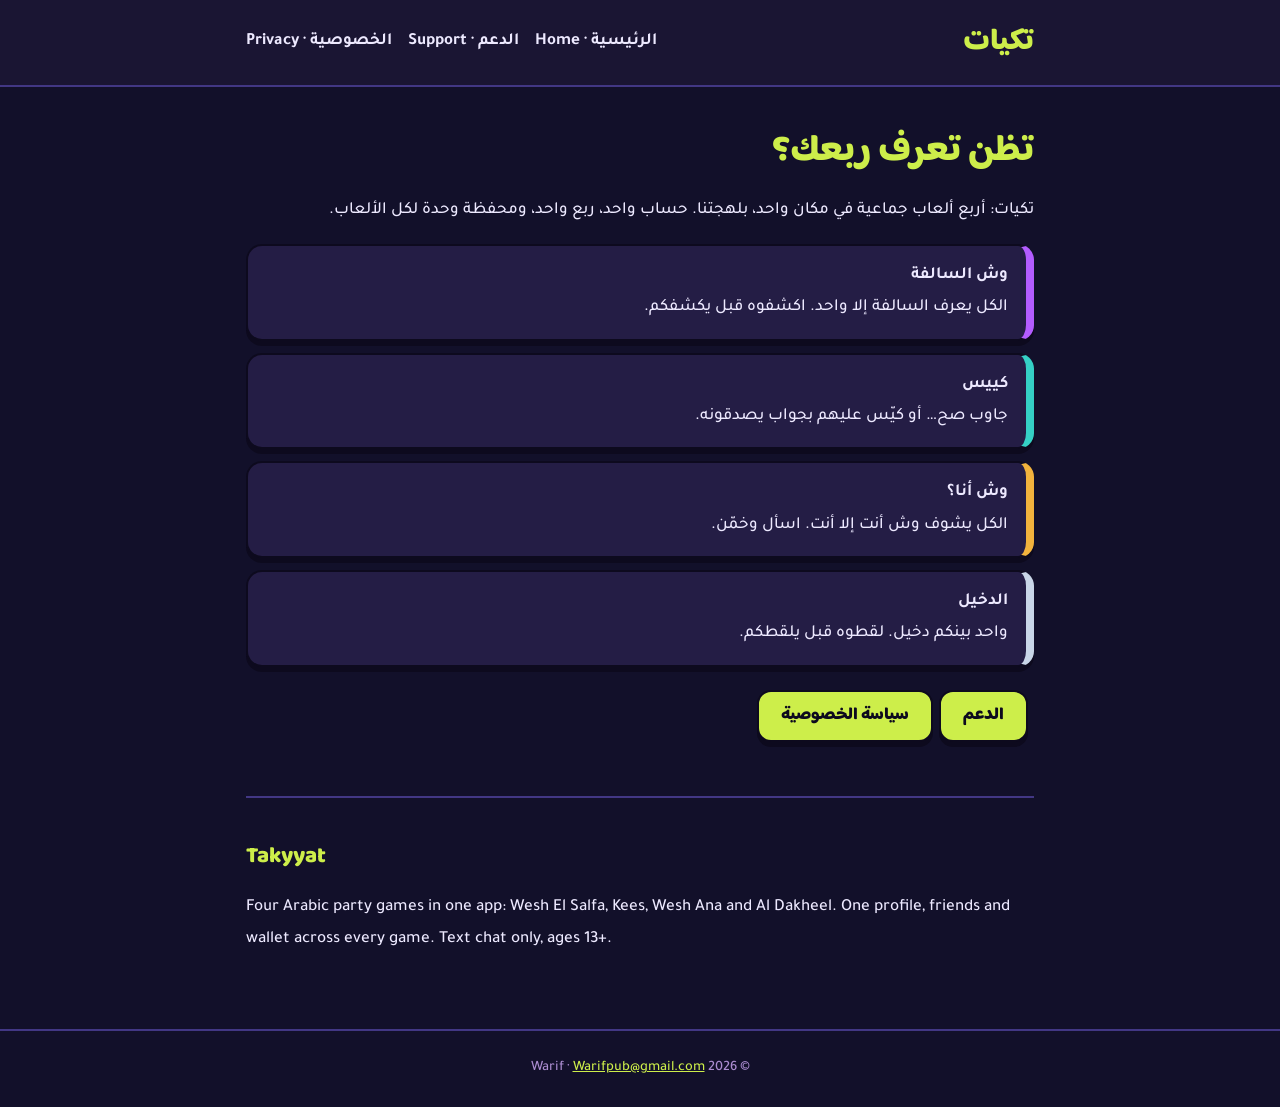
==== index.html @ 756adaa1 "Takyyat 2.0 site: home, support, privacy" ====
<!doctype html><html lang="ar" dir="rtl"><head><meta charset="utf-8"><meta name="viewport" content="width=device-width,initial-scale=1"><meta name="theme-color" content="#12102A"><link rel="stylesheet" href="style.css"><title>تكيات | ألعاب جماعية أونلاين</title><meta name="description" content="تكيات: أربع ألعاب جماعية بلهجتنا في تطبيق واحد. Takyyat: four Arabic party games in one app."></head><body><header><div class="bar"><a class="logo" href="index.html">تكيات</a><nav><a href="index.html">الرئيسية · Home</a><a href="support.html">الدعم · Support</a><a href="privacy.html">الخصوصية · Privacy</a></nav></div></header><main>
<h1>تظن تعرف ربعك؟</h1>
<p>تكيات: أربع ألعاب جماعية في مكان واحد، بلهجتنا. حساب واحد، ربع واحد، ومحفظة وحدة لكل الألعاب.</p>
<div class="card g" style="--c:var(--salfa)"><b>وش السالفة</b><br>الكل يعرف السالفة إلا واحد. اكشفوه قبل يكشفكم.</div>
<div class="card g" style="--c:var(--kees)"><b>كييس</b><br>جاوب صح… أو كيّس عليهم بجواب يصدقونه.</div>
<div class="card g" style="--c:var(--wana)"><b>وش أنا؟</b><br>الكل يشوف وش أنت إلا أنت. اسأل وخمّن.</div>
<div class="card g" style="--c:var(--dakheel)"><b>الدخيل</b><br>واحد بينكم دخيل. لقطوه قبل يلقطكم.</div>
<p><a class="btn" href="support.html">الدعم</a><a class="btn" href="privacy.html">سياسة الخصوصية</a></p>
<div class="en"><h2>Takyyat</h2><p>Four Arabic party games in one app: Wesh El Salfa, Kees, Wesh Ana and Al Dakheel. One profile, friends and wallet across every game. Text chat only, ages 13+.</p></div>
</main><footer>© 2026 Warif · <a href="mailto:Warifpub@gmail.com">Warifpub@gmail.com</a></footer></body></html>
---- style.css ----
@import url('https://fonts.googleapis.com/css2?family=Baloo+Bhaijaan+2:wght@800&family=Tajawal:wght@500;700&display=swap');
:root{--page:#12102A;--surface:#1A1533;--card:#241D45;--line:#423784;--lime:#CDEE4A;--ink:#0D0A1E;--text:#EDE9FF;--mute:#AB8CD0;
--salfa:#B35CFF;--dakheel:#C9D6E8;--kees:#35D0C5;--wana:#F2B33D}
*{box-sizing:border-box}
body{margin:0;background:var(--page);color:var(--text);font-family:Tajawal,system-ui,sans-serif;font-weight:500;line-height:1.9;font-size:17px}
a{color:var(--lime)}
header{background:var(--surface);border-bottom:2px solid var(--line)}
.bar{max-width:820px;margin:0 auto;padding:14px 16px;display:flex;justify-content:space-between;align-items:center;gap:12px;flex-wrap:wrap}
.logo{font-family:"Baloo Bhaijaan 2",Tajawal,sans-serif;font-weight:800;font-size:30px;color:var(--lime);text-decoration:none}
nav a{margin-inline-start:16px;text-decoration:none;font-weight:700;color:var(--text)}
nav a:hover{color:var(--lime)}
main{max-width:820px;margin:0 auto;padding:32px 16px 56px}
h1,h2{font-family:"Baloo Bhaijaan 2",Tajawal,sans-serif;font-weight:800;line-height:1.4}
h1{font-size:2.3rem;color:var(--lime);margin:.2em 0}
h2{font-size:1.4rem;color:var(--lime);margin-top:1.6em}
.card{background:var(--card);border:2px solid var(--ink);border-radius:16px;box-shadow:0 5px 0 var(--ink);padding:14px 18px;margin:12px 0}
.g{border-inline-start:8px solid var(--c)}
.btn{display:inline-block;background:var(--lime);color:var(--ink);font-family:"Baloo Bhaijaan 2",sans-serif;font-weight:800;border:2px solid var(--ink);border-radius:14px;box-shadow:0 5px 0 var(--ink);padding:8px 22px;text-decoration:none;margin:6px 6px 6px 0}
.en{direction:ltr;text-align:left;border-top:2px solid var(--line);margin-top:48px;padding-top:8px}
small,.mute{color:var(--mute)}
footer{border-top:2px solid var(--line);padding:24px 16px;text-align:center;color:var(--mute);font-size:.9rem}
ul{padding-inline-start:1.2em}
@media (max-width:480px){h1{font-size:1.9rem}}
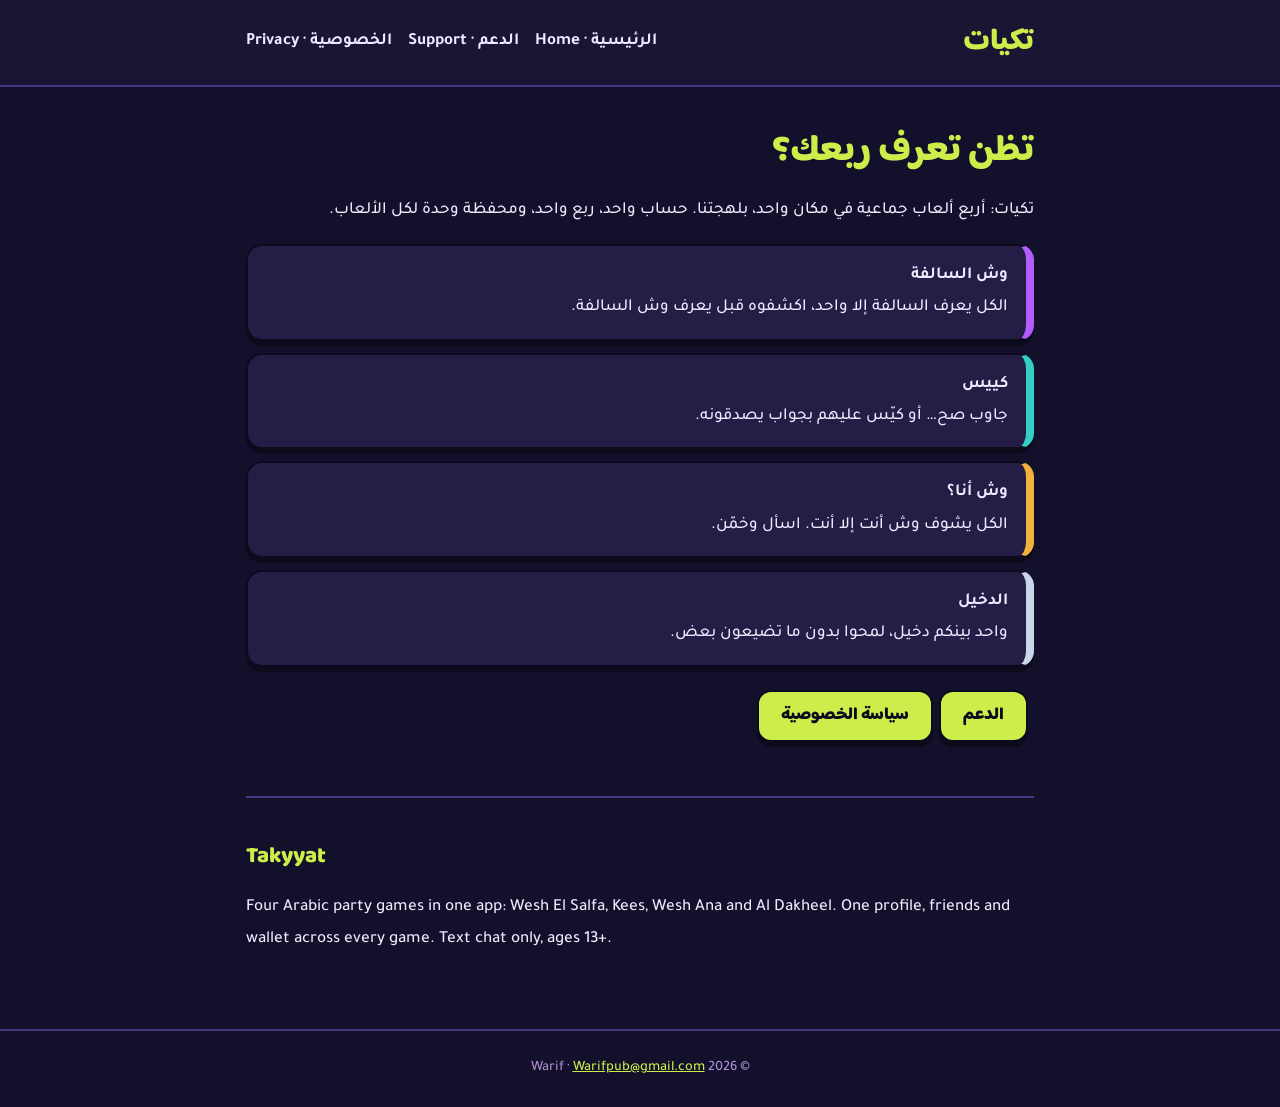
==== commit d403038e: "Home taglines; privacy policy v2.0 rewrite (provider categories, age requirement, rights, retention)" ====
--- a/index.html
+++ b/index.html
@@ -1,10 +1,10 @@
 <!doctype html><html lang="ar" dir="rtl"><head><meta charset="utf-8"><meta name="viewport" content="width=device-width,initial-scale=1"><meta name="theme-color" content="#12102A"><link rel="stylesheet" href="style.css"><title>تكيات | ألعاب جماعية أونلاين</title><meta name="description" content="تكيات: أربع ألعاب جماعية بلهجتنا في تطبيق واحد. Takyyat: four Arabic party games in one app."></head><body><header><div class="bar"><a class="logo" href="index.html">تكيات</a><nav><a href="index.html">الرئيسية · Home</a><a href="support.html">الدعم · Support</a><a href="privacy.html">الخصوصية · Privacy</a></nav></div></header><main>
 <h1>تظن تعرف ربعك؟</h1>
 <p>تكيات: أربع ألعاب جماعية في مكان واحد، بلهجتنا. حساب واحد، ربع واحد، ومحفظة وحدة لكل الألعاب.</p>
-<div class="card g" style="--c:var(--salfa)"><b>وش السالفة</b><br>الكل يعرف السالفة إلا واحد. اكشفوه قبل يكشفكم.</div>
+<div class="card g" style="--c:var(--salfa)"><b>وش السالفة</b><br>الكل يعرف السالفة إلا واحد، اكشفوه قبل يعرف وش السالفة.</div>
 <div class="card g" style="--c:var(--kees)"><b>كييس</b><br>جاوب صح… أو كيّس عليهم بجواب يصدقونه.</div>
 <div class="card g" style="--c:var(--wana)"><b>وش أنا؟</b><br>الكل يشوف وش أنت إلا أنت. اسأل وخمّن.</div>
-<div class="card g" style="--c:var(--dakheel)"><b>الدخيل</b><br>واحد بينكم دخيل. لقطوه قبل يلقطكم.</div>
+<div class="card g" style="--c:var(--dakheel)"><b>الدخيل</b><br>واحد بينكم دخيل، لمحوا بدون ما تضيعون بعض.</div>
 <p><a class="btn" href="support.html">الدعم</a><a class="btn" href="privacy.html">سياسة الخصوصية</a></p>
 <div class="en"><h2>Takyyat</h2><p>Four Arabic party games in one app: Wesh El Salfa, Kees, Wesh Ana and Al Dakheel. One profile, friends and wallet across every game. Text chat only, ages 13+.</p></div>
 </main><footer>© 2026 Warif · <a href="mailto:Warifpub@gmail.com">Warifpub@gmail.com</a></footer></body></html>
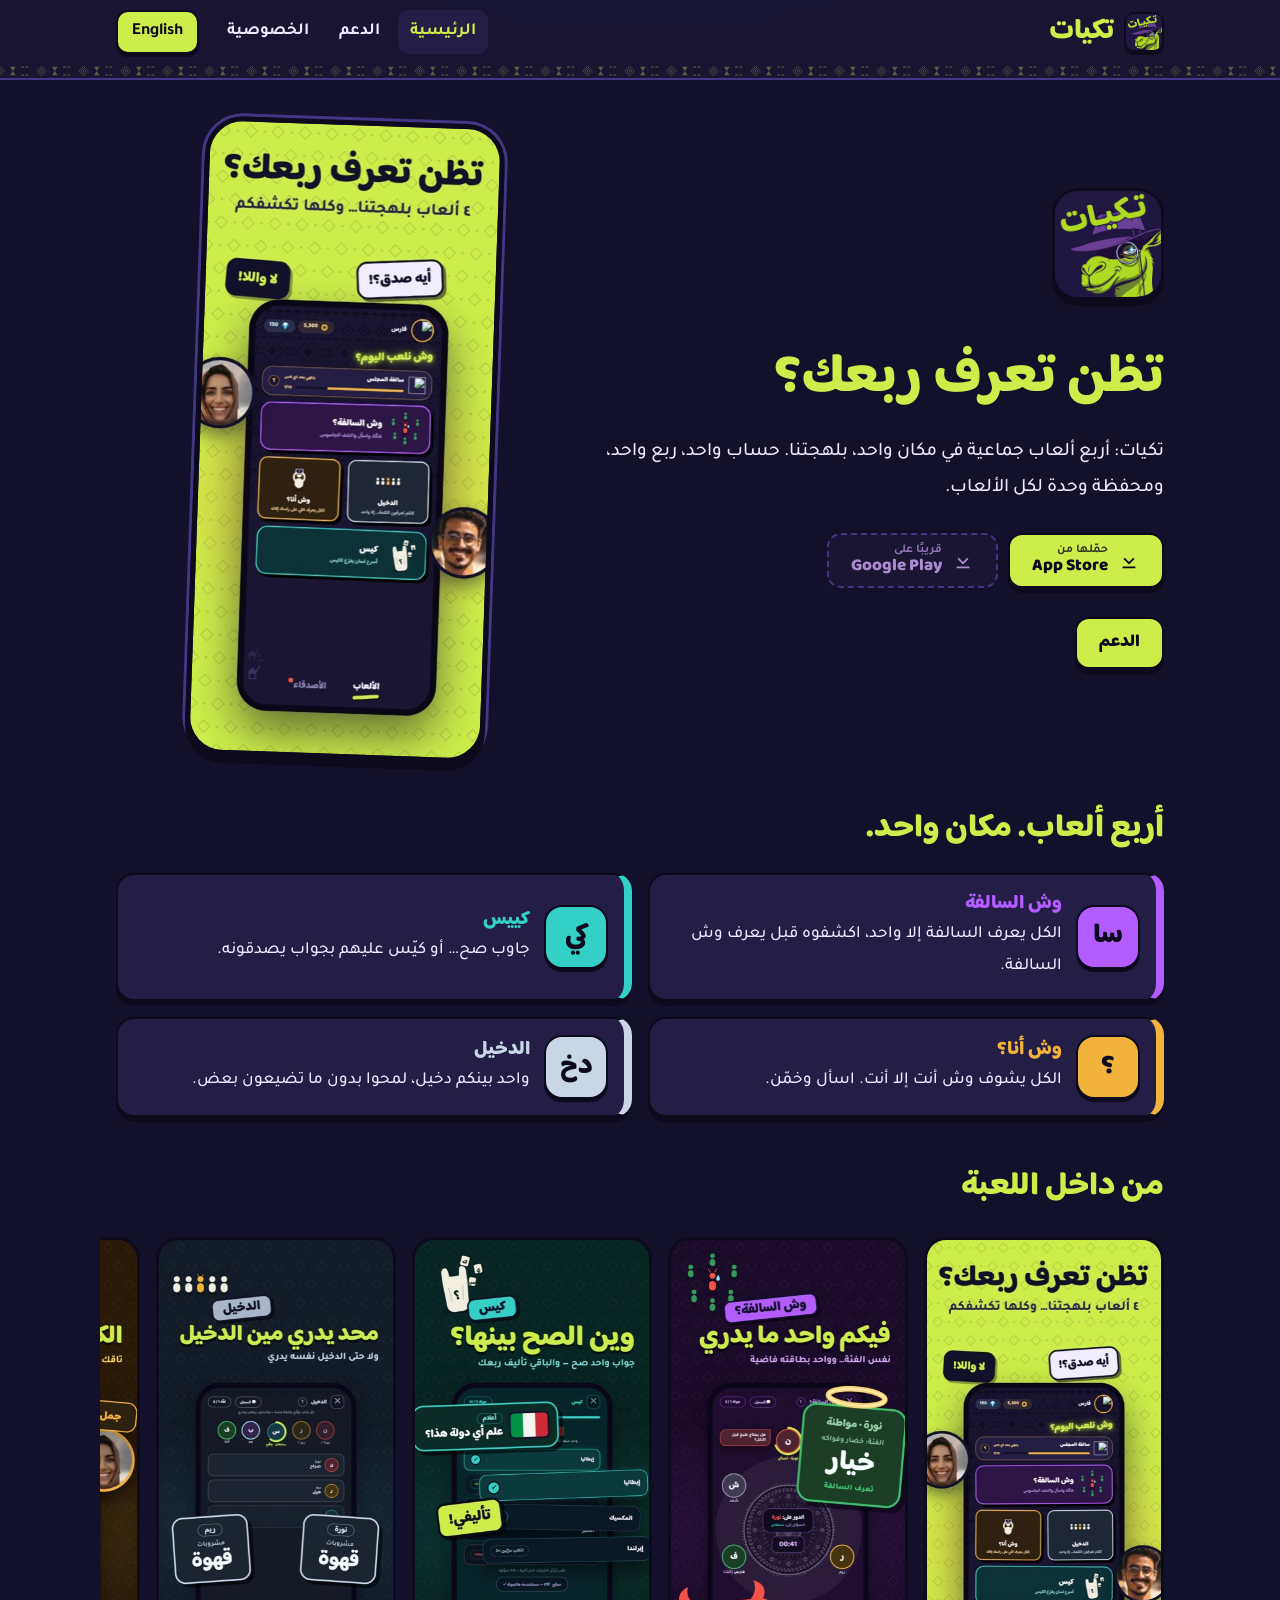
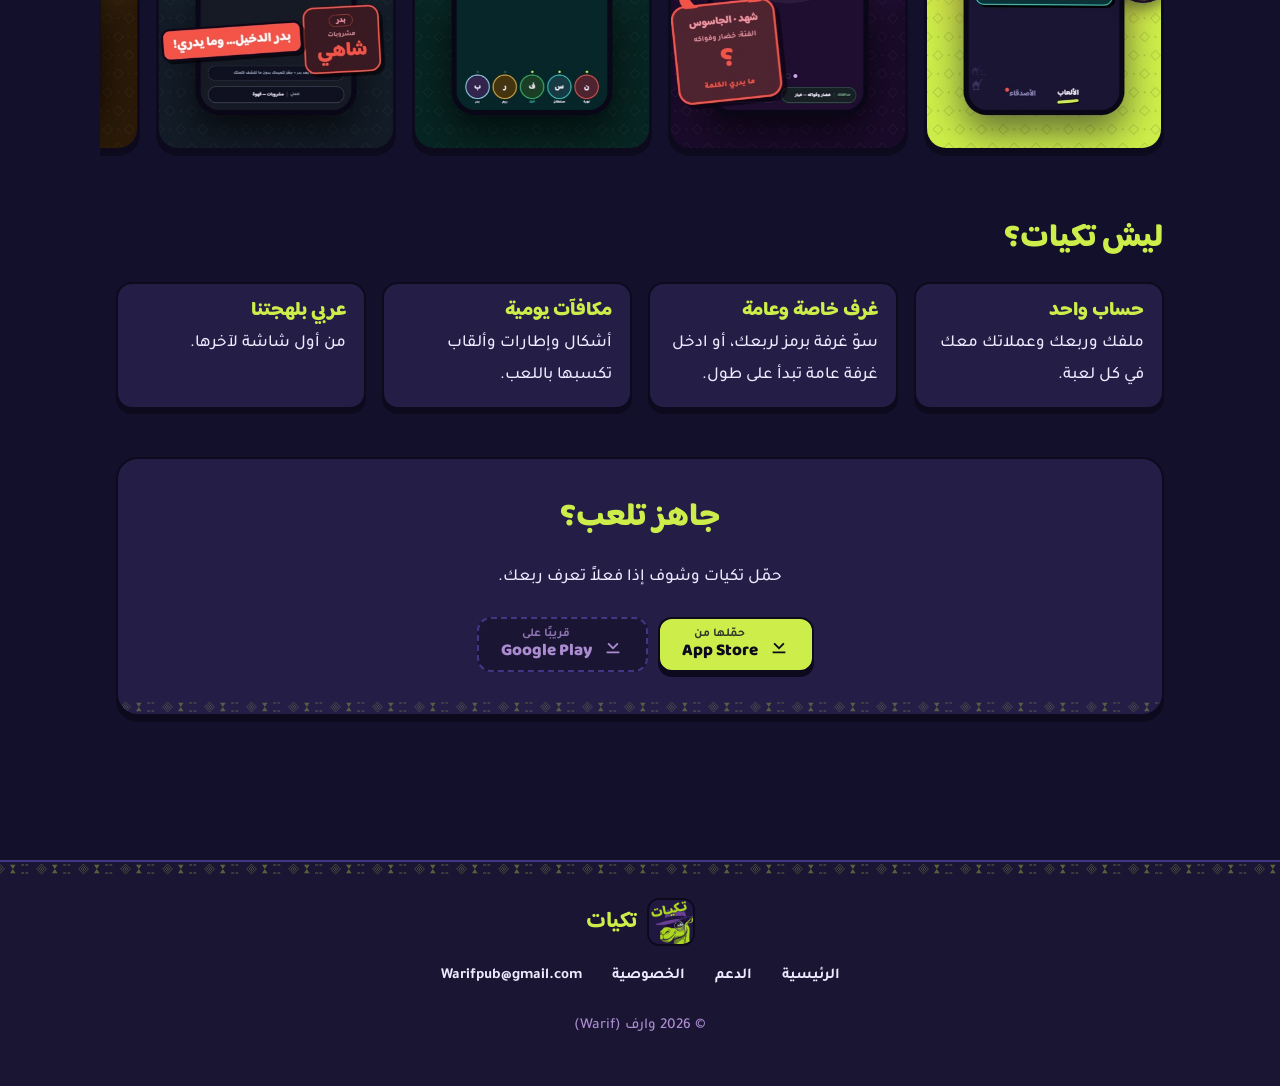
==== commit a3938c7e: "Site v2: separate Arabic/English pages with language switch, sadu bands, app icon, game cards, scree" ====
--- a/index.html
+++ b/index.html
@@ -1,10 +1,30 @@
-<!doctype html><html lang="ar" dir="rtl"><head><meta charset="utf-8"><meta name="viewport" content="width=device-width,initial-scale=1"><meta name="theme-color" content="#12102A"><link rel="stylesheet" href="style.css"><title>تكيات | ألعاب جماعية أونلاين</title><meta name="description" content="تكيات: أربع ألعاب جماعية بلهجتنا في تطبيق واحد. Takyyat: four Arabic party games in one app."></head><body><header><div class="bar"><a class="logo" href="index.html">تكيات</a><nav><a href="index.html">الرئيسية · Home</a><a href="support.html">الدعم · Support</a><a href="privacy.html">الخصوصية · Privacy</a></nav></div></header><main>
-<h1>تظن تعرف ربعك؟</h1>
-<p>تكيات: أربع ألعاب جماعية في مكان واحد، بلهجتنا. حساب واحد، ربع واحد، ومحفظة وحدة لكل الألعاب.</p>
-<div class="card g" style="--c:var(--salfa)"><b>وش السالفة</b><br>الكل يعرف السالفة إلا واحد، اكشفوه قبل يعرف وش السالفة.</div>
-<div class="card g" style="--c:var(--kees)"><b>كييس</b><br>جاوب صح… أو كيّس عليهم بجواب يصدقونه.</div>
-<div class="card g" style="--c:var(--wana)"><b>وش أنا؟</b><br>الكل يشوف وش أنت إلا أنت. اسأل وخمّن.</div>
-<div class="card g" style="--c:var(--dakheel)"><b>الدخيل</b><br>واحد بينكم دخيل، لمحوا بدون ما تضيعون بعض.</div>
-<p><a class="btn" href="support.html">الدعم</a><a class="btn" href="privacy.html">سياسة الخصوصية</a></p>
-<div class="en"><h2>Takyyat</h2><p>Four Arabic party games in one app: Wesh El Salfa, Kees, Wesh Ana and Al Dakheel. One profile, friends and wallet across every game. Text chat only, ages 13+.</p></div>
-</main><footer>© 2026 Warif · <a href="mailto:Warifpub@gmail.com">Warifpub@gmail.com</a></footer></body></html>
+<!doctype html>
+<html lang="ar" dir="rtl"><head><meta charset="utf-8">
+<meta name="viewport" content="width=device-width,initial-scale=1"><meta name="theme-color" content="#12102A">
+<title>تكيات | ألعاب جماعية أونلاين</title><meta name="description" content="تكيات: أربع ألعاب جماعية بلهجتنا في تطبيق واحد. حساب واحد وربع واحد ومحفظة وحدة لكل الألعاب.">
+<link rel="canonical" href="https://takyyat.com/">
+<link rel="alternate" hreflang="ar" href="https://takyyat.com/"><link rel="alternate" hreflang="en" href="https://takyyat.com/en/">
+<link rel="icon" type="image/png" href="/assets/favicon.png"><link rel="apple-touch-icon" href="/assets/apple-touch-icon.png">
+<meta property="og:title" content="تكيات | ألعاب جماعية أونلاين"><meta property="og:description" content="تكيات: أربع ألعاب جماعية بلهجتنا في تطبيق واحد. حساب واحد وربع واحد ومحفظة وحدة لكل الألعاب.">
+<meta property="og:image" content="https://takyyat.com/assets/icon-512.png"><meta property="og:type" content="website">
+<link rel="stylesheet" href="/style.css"></head><body>
+<a class="skip" href="#main">تخطي إلى المحتوى</a>
+<header><div class="bar">
+<a class="brand" href="/"><img src="/assets/icon-512.png" width="40" height="40" alt=""><span>تكيات</span></a>
+<nav aria-label="Main"><a href="/" aria-current=page>الرئيسية</a><a href="/support.html">الدعم</a><a href="/privacy.html">الخصوصية</a></nav>
+<a class="lang" href="/en/" hreflang="en" lang="en">English</a>
+</div><div class="sadu" aria-hidden="true"></div></header>
+<main id="main">
+<section class="hero"><div class="hero-text">
+<img class="hero-icon" src="/assets/icon-512.png" width="112" height="112" alt="تكيات">
+<h1>تظن تعرف ربعك؟</h1><p class="lead">تكيات: أربع ألعاب جماعية في مكان واحد، بلهجتنا. حساب واحد، ربع واحد، ومحفظة وحدة لكل الألعاب.</p>
+<div class="stores"><a class="store" href="https://apps.apple.com/app/id6741161527" rel="noopener"><svg viewBox="0 0 24 24" aria-hidden="true"><path d="M12 3v11.2l4.6-4.6L18 11l-6 6-6-6 1.4-1.4 4.6 4.6V3zM5 19h14v2H5z"/></svg><span><small>حمّلها من</small>App Store</span></a><span class="store soon" aria-disabled="true"><svg viewBox="0 0 24 24" aria-hidden="true"><path d="M12 3v11.2l4.6-4.6L18 11l-6 6-6-6 1.4-1.4 4.6 4.6V3zM5 19h14v2H5z"/></svg><span><small>قريبًا على</small>Google Play</span></span></div><p><a class="btn" href="/support.html">الدعم</a></p></div>
+<div class="phone"><img src="/assets/shots/s01.jpg" width="360" height="780" alt=""></div></section>
+<section><h2>أربع ألعاب. مكان واحد.</h2><div class="games"><article class="game" style="--c:#B35CFF"><div class="badge" aria-hidden="true"><span>سا</span></div><div><h3>وش السالفة</h3><p>الكل يعرف السالفة إلا واحد، اكشفوه قبل يعرف وش السالفة.</p></div></article><article class="game" style="--c:#35D0C5"><div class="badge" aria-hidden="true"><span>كي</span></div><div><h3>كييس</h3><p>جاوب صح… أو كيّس عليهم بجواب يصدقونه.</p></div></article><article class="game" style="--c:#F2B33D"><div class="badge" aria-hidden="true"><span>؟</span></div><div><h3>وش أنا؟</h3><p>الكل يشوف وش أنت إلا أنت. اسأل وخمّن.</p></div></article><article class="game" style="--c:#C9D6E8"><div class="badge" aria-hidden="true"><span>دخ</span></div><div><h3>الدخيل</h3><p>واحد بينكم دخيل، لمحوا بدون ما تضيعون بعض.</p></div></article></div></section>
+<section><h2>من داخل اللعبة</h2><div class="gallery"><img src="/assets/shots/s01.jpg" width="360" height="780" loading="lazy" alt=""><img src="/assets/shots/s03.jpg" width="360" height="780" loading="lazy" alt=""><img src="/assets/shots/s05.jpg" width="360" height="780" loading="lazy" alt=""><img src="/assets/shots/s07.jpg" width="360" height="780" loading="lazy" alt=""><img src="/assets/shots/s09.jpg" width="360" height="780" loading="lazy" alt=""><img src="/assets/shots/s11.jpg" width="360" height="780" loading="lazy" alt=""><img src="/assets/shots/s12.jpg" width="360" height="780" loading="lazy" alt=""><img src="/assets/shots/s13.jpg" width="360" height="780" loading="lazy" alt=""><img src="/assets/shots/s15.jpg" width="360" height="780" loading="lazy" alt=""><img src="/assets/shots/s16.jpg" width="360" height="780" loading="lazy" alt=""></div></section>
+<section><h2>ليش تكيات؟</h2><div class="why"><div class="card"><h3>حساب واحد</h3><p>ملفك وربعك وعملاتك معك في كل لعبة.</p></div><div class="card"><h3>غرف خاصة وعامة</h3><p>سوّ غرفة برمز لربعك، أو ادخل غرفة عامة تبدأ على طول.</p></div><div class="card"><h3>مكافآت يومية</h3><p>أشكال وإطارات وألقاب تكسبها باللعب.</p></div><div class="card"><h3>عربي بلهجتنا</h3><p>من أول شاشة لآخرها.</p></div></div></section>
+<section class="cta"><h2>جاهز تلعب؟</h2><p>حمّل تكيات وشوف إذا فعلاً تعرف ربعك.</p><div class="stores"><a class="store" href="https://apps.apple.com/app/id6741161527" rel="noopener"><svg viewBox="0 0 24 24" aria-hidden="true"><path d="M12 3v11.2l4.6-4.6L18 11l-6 6-6-6 1.4-1.4 4.6 4.6V3zM5 19h14v2H5z"/></svg><span><small>حمّلها من</small>App Store</span></a><span class="store soon" aria-disabled="true"><svg viewBox="0 0 24 24" aria-hidden="true"><path d="M12 3v11.2l4.6-4.6L18 11l-6 6-6-6 1.4-1.4 4.6 4.6V3zM5 19h14v2H5z"/></svg><span><small>قريبًا على</small>Google Play</span></span></div></section>
+</main><footer><div class="sadu" aria-hidden="true"></div><div class="fwrap">
+<div class="fbrand"><img src="/assets/icon-512.png" width="48" height="48" alt=""><b>تكيات</b></div>
+<nav><a href="/">الرئيسية</a><a href="/support.html">الدعم</a><a href="/privacy.html">الخصوصية</a><a href="mailto:Warifpub@gmail.com">Warifpub@gmail.com</a></nav>
+<p>© 2026 وارف (Warif)</p></div></footer></body></html>
--- a/style.css
+++ b/style.css
@@ -1,23 +1,78 @@
-@import url('https://fonts.googleapis.com/css2?family=Baloo+Bhaijaan+2:wght@800&family=Tajawal:wght@500;700&display=swap');
+@import url('https://fonts.googleapis.com/css2?family=Baloo+Bhaijaan+2:wght@800&family=Tajawal:wght@500;700&family=Baloo+2:wght@800&display=swap');
 :root{--page:#12102A;--surface:#1A1533;--card:#241D45;--line:#423784;--lime:#CDEE4A;--ink:#0D0A1E;--text:#EDE9FF;--mute:#AB8CD0;
---salfa:#B35CFF;--dakheel:#C9D6E8;--kees:#35D0C5;--wana:#F2B33D}
+--salfa:#B35CFF;--kees:#35D0C5;--wana:#F2B33D;--dakheel:#C9D6E8;
+--sadu:url("data:image/svg+xml,%3Csvg xmlns='http://www.w3.org/2000/svg' width='120' height='40' viewBox='0 0 120 40'%3E%3Cg fill='none' stroke='%23CDEE4A' stroke-width='2'%3E%3Cpath d='M30 6L44 20L30 34L16 20Z'/%3E%3Cpath d='M30 13L37 20L30 27L23 20Z'/%3E%3C/g%3E%3Cg fill='%23CDEE4A'%3E%3Ccircle cx='30' cy='20' r='2'/%3E%3Cpath d='M60 8H76L68 20ZM60 32H76L68 20Z'/%3E%3Crect x='92' y='7' width='8' height='3'/%3E%3Crect x='104' y='7' width='8' height='3'/%3E%3Crect x='92' y='30' width='8' height='3'/%3E%3Crect x='104' y='30' width='8' height='3'/%3E%3C/g%3E%3C/svg%3E")}
 *{box-sizing:border-box}
-body{margin:0;background:var(--page);color:var(--text);font-family:Tajawal,system-ui,sans-serif;font-weight:500;line-height:1.9;font-size:17px}
+html{scroll-behavior:smooth}
+body{margin:0;background:var(--page);color:var(--text);font-family:Tajawal,system-ui,sans-serif;font-weight:500;line-height:1.9;font-size:17px;
+background-image:radial-gradient(1200px 500px at 50% -10%,#2a1f55 0%,transparent 70%)}
+html[lang=en] body{line-height:1.7}
 a{color:var(--lime)}
-header{background:var(--surface);border-bottom:2px solid var(--line)}
-.bar{max-width:820px;margin:0 auto;padding:14px 16px;display:flex;justify-content:space-between;align-items:center;gap:12px;flex-wrap:wrap}
-.logo{font-family:"Baloo Bhaijaan 2",Tajawal,sans-serif;font-weight:800;font-size:30px;color:var(--lime);text-decoration:none}
-nav a{margin-inline-start:16px;text-decoration:none;font-weight:700;color:var(--text)}
-nav a:hover{color:var(--lime)}
-main{max-width:820px;margin:0 auto;padding:32px 16px 56px}
-h1,h2{font-family:"Baloo Bhaijaan 2",Tajawal,sans-serif;font-weight:800;line-height:1.4}
-h1{font-size:2.3rem;color:var(--lime);margin:.2em 0}
-h2{font-size:1.4rem;color:var(--lime);margin-top:1.6em}
+img{max-width:100%;height:auto}
+.skip{position:absolute;inset-inline-start:-999px;top:8px;background:var(--lime);color:var(--ink);padding:8px 14px;border-radius:10px;z-index:99}
+.skip:focus{inset-inline-start:8px}
+/* header */
+header{position:sticky;top:0;z-index:20;background:rgba(26,21,51,.92);backdrop-filter:blur(8px);border-bottom:2px solid var(--line)}
+.bar{max-width:1080px;margin:0 auto;padding:10px 16px;display:flex;align-items:center;gap:16px}
+.brand{display:flex;align-items:center;gap:10px;text-decoration:none;color:var(--lime);font-family:"Baloo Bhaijaan 2","Baloo 2",Tajawal,sans-serif;font-weight:800;font-size:28px;line-height:1}
+.brand img{border-radius:10px;border:2px solid var(--ink);box-shadow:0 3px 0 var(--ink)}
+nav{display:flex;gap:6px;margin-inline-start:auto;flex-wrap:wrap}
+nav a{color:var(--text);text-decoration:none;font-weight:700;padding:6px 12px;border-radius:10px}
+nav a:hover,nav a[aria-current]{background:var(--card);color:var(--lime)}
+.lang{background:var(--lime);color:var(--ink);font-weight:700;text-decoration:none;border:2px solid var(--ink);border-radius:12px;box-shadow:0 3px 0 var(--ink);padding:4px 14px;white-space:nowrap}
+.lang:active{transform:translateY(2px);box-shadow:0 1px 0 var(--ink)}
+.sadu{height:14px;background:var(--sadu) repeat-x center/auto 14px;opacity:.35}
+/* layout */
+main{max-width:1080px;margin:0 auto;padding:28px 16px 56px}
+section{margin:48px 0}
+h1,h2,h3{font-family:"Baloo Bhaijaan 2","Baloo 2",Tajawal,sans-serif;font-weight:800;line-height:1.35;margin:.3em 0}
+h1{font-size:clamp(2rem,6vw,3.4rem);color:var(--lime)}
+h2{font-size:clamp(1.4rem,3.6vw,2rem);color:var(--lime);margin-bottom:.7em}
+h3{font-size:1.2rem}
+.mute,small{color:var(--mute)}
+/* hero */
+.hero{display:grid;grid-template-columns:1.1fr .9fr;gap:32px;align-items:center;margin-top:12px}
+.hero-icon{border-radius:26px;border:3px solid var(--ink);box-shadow:0 6px 0 var(--ink);margin-bottom:12px}
+.lead{font-size:1.2rem;max-width:34em}
+.btn,.store{display:inline-flex;align-items:center;gap:10px;background:var(--lime);color:var(--ink);font-family:"Baloo Bhaijaan 2","Baloo 2",sans-serif;font-weight:800;border:2px solid var(--ink);border-radius:14px;box-shadow:0 5px 0 var(--ink);padding:8px 22px;text-decoration:none;margin:6px 0;margin-inline-end:10px}
+.btn:active,.store:active{transform:translateY(3px);box-shadow:0 2px 0 var(--ink)}
+.store svg{width:22px;height:22px;flex:none;fill:currentColor}
+.store.soon{background:var(--surface);color:var(--mute);border:2px dashed var(--line);box-shadow:none;cursor:default}
+.store.soon:active{transform:none}
+.store small{font-family:Tajawal,sans-serif;font-weight:700;font-size:.75rem;color:inherit;opacity:.8;display:block;line-height:1.2}
+.store span{display:block;line-height:1.2}
+.stores{margin:8px 0}
+.phone{justify-self:center;width:min(300px,78vw);border:5px solid var(--ink);border-radius:38px;box-shadow:0 8px 0 var(--ink),0 0 0 3px var(--line);overflow:hidden;background:var(--ink);transform:rotate(-2deg)}
+html[dir=rtl] .phone{transform:rotate(2deg)}
+.phone img{display:block;width:100%}
+/* games */
+.games{display:grid;grid-template-columns:repeat(2,1fr);gap:16px}
+.game{display:flex;gap:14px;align-items:center;background:var(--card);border:2px solid var(--ink);border-radius:18px;box-shadow:0 5px 0 var(--ink);padding:16px;border-inline-start:8px solid var(--c)}
+.game h3{color:var(--c);margin:0 0 2px}
+.game p{margin:0}
+.badge{flex:none;width:64px;height:64px;border-radius:18px;background:var(--c);color:var(--ink);display:grid;place-items:center;font-family:"Baloo Bhaijaan 2","Baloo 2",sans-serif;font-weight:800;font-size:1.7rem;border:2px solid var(--ink);box-shadow:0 3px 0 var(--ink)}
+/* gallery */
+.gallery{display:flex;gap:16px;overflow-x:auto;scroll-snap-type:x mandatory;padding:6px 16px 18px;margin-inline:-16px;-webkit-overflow-scrolling:touch}
+.gallery img{flex:none;width:min(240px,62vw);border-radius:22px;border:3px solid var(--ink);box-shadow:0 5px 0 var(--ink);scroll-snap-align:center;background:var(--surface)}
+.gallery::-webkit-scrollbar{height:8px}.gallery::-webkit-scrollbar-thumb{background:var(--line);border-radius:8px}
+/* cards */
+.why{display:grid;grid-template-columns:repeat(4,1fr);gap:16px}
 .card{background:var(--card);border:2px solid var(--ink);border-radius:16px;box-shadow:0 5px 0 var(--ink);padding:14px 18px;margin:12px 0}
-.g{border-inline-start:8px solid var(--c)}
-.btn{display:inline-block;background:var(--lime);color:var(--ink);font-family:"Baloo Bhaijaan 2",sans-serif;font-weight:800;border:2px solid var(--ink);border-radius:14px;box-shadow:0 5px 0 var(--ink);padding:8px 22px;text-decoration:none;margin:6px 6px 6px 0}
-.en{direction:ltr;text-align:left;border-top:2px solid var(--line);margin-top:48px;padding-top:8px}
-small,.mute{color:var(--mute)}
-footer{border-top:2px solid var(--line);padding:24px 16px;text-align:center;color:var(--mute);font-size:.9rem}
-ul{padding-inline-start:1.2em}
-@media (max-width:480px){h1{font-size:1.9rem}}
+.why .card{margin:0}.card h3{color:var(--lime);margin:0 0 4px}.card p{margin:0}
+.cta{text-align:center;background:var(--card);border:2px solid var(--ink);border-radius:22px;box-shadow:0 6px 0 var(--ink);padding:28px 16px;position:relative;overflow:hidden}
+.cta::before{content:"";position:absolute;inset:auto 0 0 0;height:14px;background:var(--sadu) repeat-x center/auto 14px;opacity:.3}
+/* legal pages */
+.legal{max-width:760px}
+.legal h2{margin-top:1.8em}
+.legal ul{padding-inline-start:1.3em}
+.legal li{margin:.3em 0}
+/* footer */
+footer{margin-top:40px;background:var(--surface);border-top:2px solid var(--line)}
+.fwrap{max-width:1080px;margin:0 auto;padding:22px 16px 30px;text-align:center;color:var(--mute);font-size:.95rem}
+.fbrand{display:flex;justify-content:center;align-items:center;gap:10px;color:var(--lime);font-family:"Baloo Bhaijaan 2","Baloo 2",sans-serif;font-size:1.4rem}
+.fbrand img{border-radius:12px;border:2px solid var(--ink)}
+footer nav{justify-content:center;margin:10px 0}
+/* responsive */
+@media (max-width:860px){.hero{grid-template-columns:1fr;text-align:center}.lead{margin-inline:auto}.hero-text{order:2}.phone{order:1;margin-bottom:8px}.why{grid-template-columns:repeat(2,1fr)}}
+@media (max-width:560px){.games,.why{grid-template-columns:1fr}.bar{flex-wrap:wrap;gap:8px}nav{order:3;width:100%;margin:0;justify-content:center}.lang{margin-inline-start:auto}.brand{font-size:24px}body{font-size:16px}.store{width:100%;justify-content:center;margin-inline-end:0}}
+@media (prefers-reduced-motion:reduce){html{scroll-behavior:auto}}
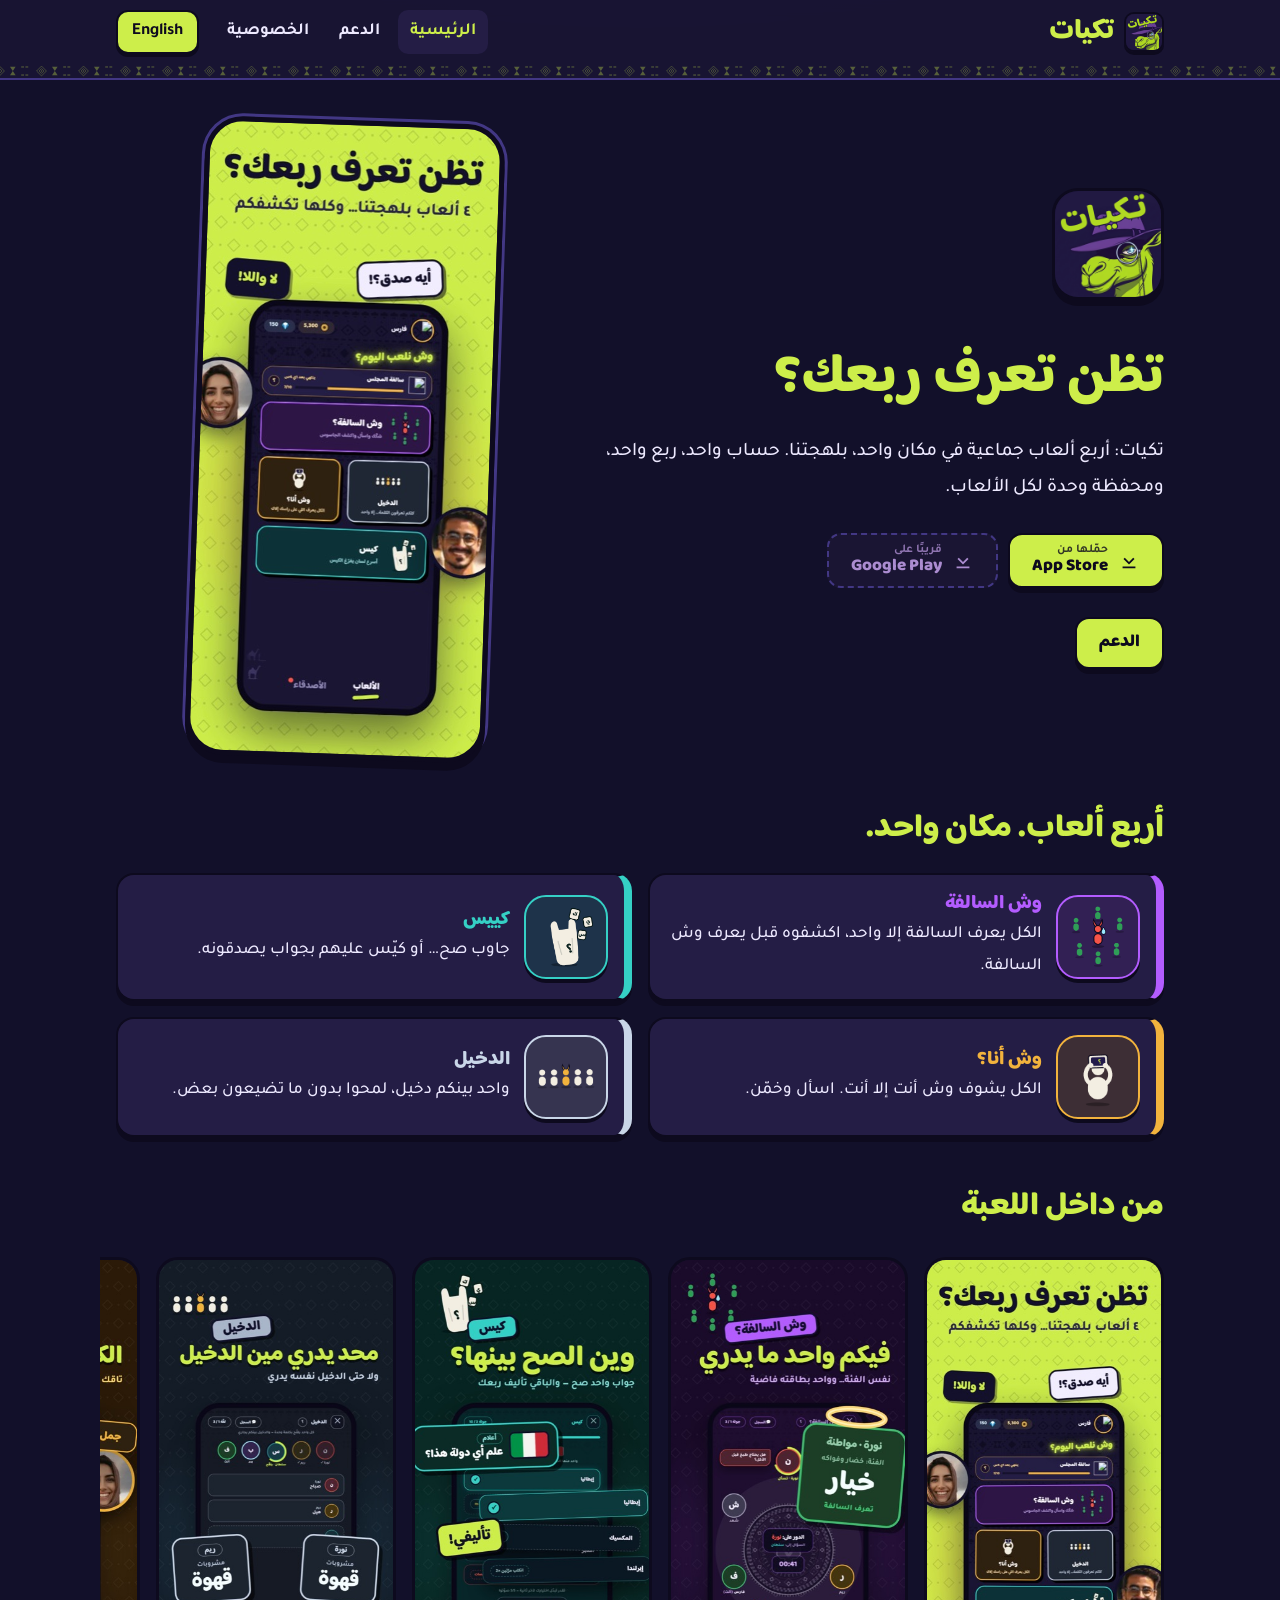
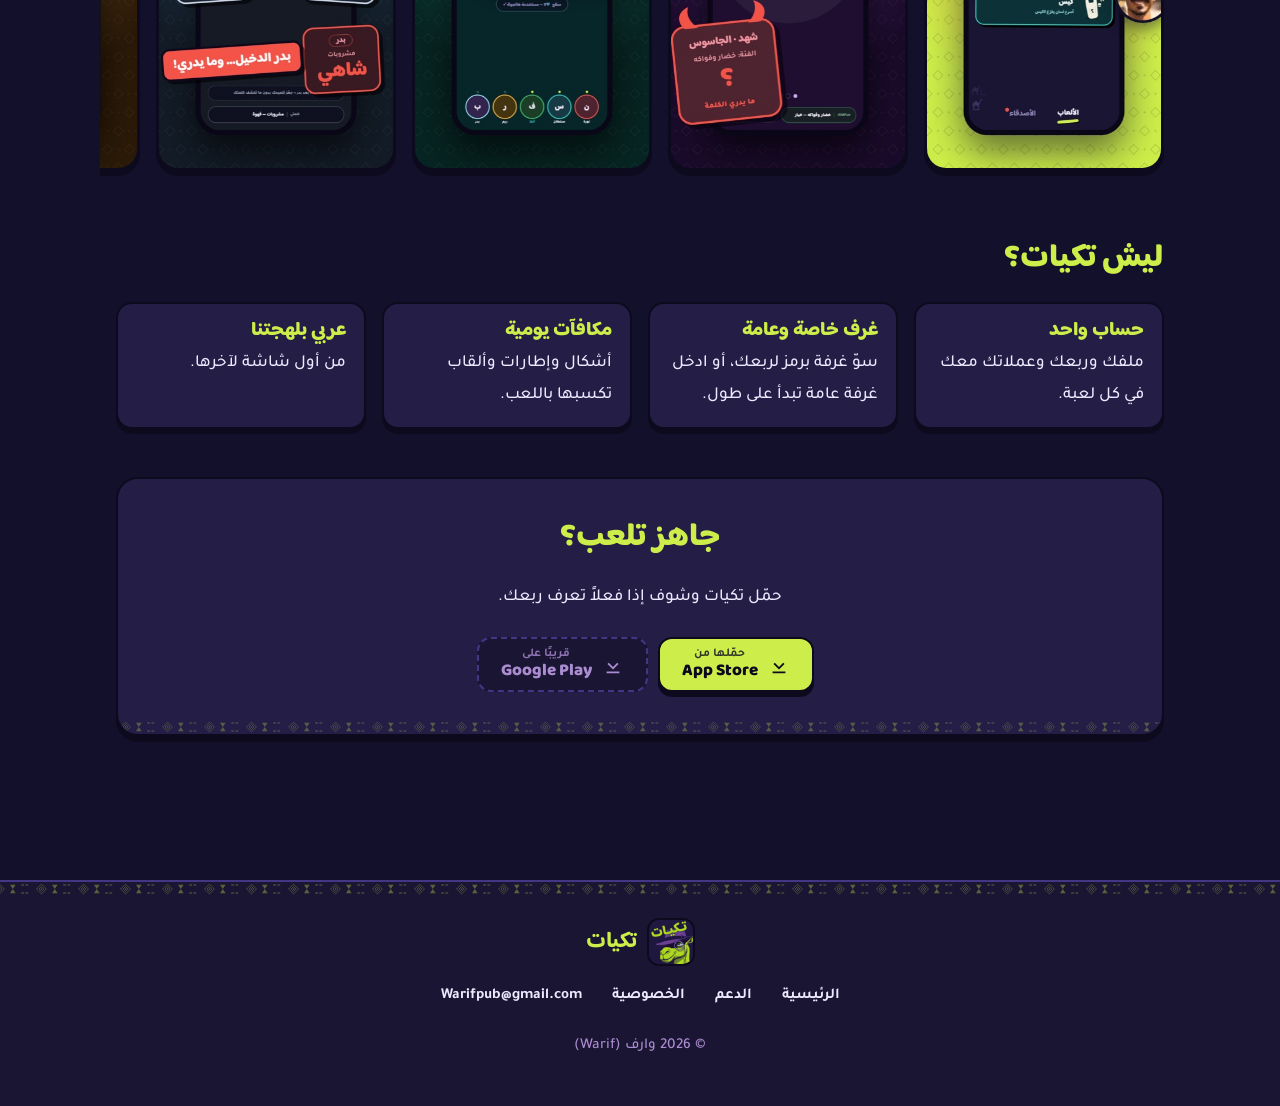
==== commit e750d0dd: "Game cards use the real in-game glyphs" ====
--- a/index.html
+++ b/index.html
@@ -20,7 +20,7 @@
 <h1>تظن تعرف ربعك؟</h1><p class="lead">تكيات: أربع ألعاب جماعية في مكان واحد، بلهجتنا. حساب واحد، ربع واحد، ومحفظة وحدة لكل الألعاب.</p>
 <div class="stores"><a class="store" href="https://apps.apple.com/app/id6741161527" rel="noopener"><svg viewBox="0 0 24 24" aria-hidden="true"><path d="M12 3v11.2l4.6-4.6L18 11l-6 6-6-6 1.4-1.4 4.6 4.6V3zM5 19h14v2H5z"/></svg><span><small>حمّلها من</small>App Store</span></a><span class="store soon" aria-disabled="true"><svg viewBox="0 0 24 24" aria-hidden="true"><path d="M12 3v11.2l4.6-4.6L18 11l-6 6-6-6 1.4-1.4 4.6 4.6V3zM5 19h14v2H5z"/></svg><span><small>قريبًا على</small>Google Play</span></span></div><p><a class="btn" href="/support.html">الدعم</a></p></div>
 <div class="phone"><img src="/assets/shots/s01.jpg" width="360" height="780" alt=""></div></section>
-<section><h2>أربع ألعاب. مكان واحد.</h2><div class="games"><article class="game" style="--c:#B35CFF"><div class="badge" aria-hidden="true"><span>سا</span></div><div><h3>وش السالفة</h3><p>الكل يعرف السالفة إلا واحد، اكشفوه قبل يعرف وش السالفة.</p></div></article><article class="game" style="--c:#35D0C5"><div class="badge" aria-hidden="true"><span>كي</span></div><div><h3>كييس</h3><p>جاوب صح… أو كيّس عليهم بجواب يصدقونه.</p></div></article><article class="game" style="--c:#F2B33D"><div class="badge" aria-hidden="true"><span>؟</span></div><div><h3>وش أنا؟</h3><p>الكل يشوف وش أنت إلا أنت. اسأل وخمّن.</p></div></article><article class="game" style="--c:#C9D6E8"><div class="badge" aria-hidden="true"><span>دخ</span></div><div><h3>الدخيل</h3><p>واحد بينكم دخيل، لمحوا بدون ما تضيعون بعض.</p></div></article></div></section>
+<section><h2>أربع ألعاب. مكان واحد.</h2><div class="games"><article class="game" style="--c:#B35CFF"><div class="badge"><img src="/assets/games/salfa.png" width="64" height="64" alt="وش السالفة"></div><div><h3>وش السالفة</h3><p>الكل يعرف السالفة إلا واحد، اكشفوه قبل يعرف وش السالفة.</p></div></article><article class="game" style="--c:#35D0C5"><div class="badge"><img src="/assets/games/kees.png" width="64" height="64" alt="كييس"></div><div><h3>كييس</h3><p>جاوب صح… أو كيّس عليهم بجواب يصدقونه.</p></div></article><article class="game" style="--c:#F2B33D"><div class="badge"><img src="/assets/games/wana.png" width="64" height="64" alt="وش أنا؟"></div><div><h3>وش أنا؟</h3><p>الكل يشوف وش أنت إلا أنت. اسأل وخمّن.</p></div></article><article class="game" style="--c:#C9D6E8"><div class="badge"><img src="/assets/games/dakheel.png" width="64" height="64" alt="الدخيل"></div><div><h3>الدخيل</h3><p>واحد بينكم دخيل، لمحوا بدون ما تضيعون بعض.</p></div></article></div></section>
 <section><h2>من داخل اللعبة</h2><div class="gallery"><img src="/assets/shots/s01.jpg" width="360" height="780" loading="lazy" alt=""><img src="/assets/shots/s03.jpg" width="360" height="780" loading="lazy" alt=""><img src="/assets/shots/s05.jpg" width="360" height="780" loading="lazy" alt=""><img src="/assets/shots/s07.jpg" width="360" height="780" loading="lazy" alt=""><img src="/assets/shots/s09.jpg" width="360" height="780" loading="lazy" alt=""><img src="/assets/shots/s11.jpg" width="360" height="780" loading="lazy" alt=""><img src="/assets/shots/s12.jpg" width="360" height="780" loading="lazy" alt=""><img src="/assets/shots/s13.jpg" width="360" height="780" loading="lazy" alt=""><img src="/assets/shots/s15.jpg" width="360" height="780" loading="lazy" alt=""><img src="/assets/shots/s16.jpg" width="360" height="780" loading="lazy" alt=""></div></section>
 <section><h2>ليش تكيات؟</h2><div class="why"><div class="card"><h3>حساب واحد</h3><p>ملفك وربعك وعملاتك معك في كل لعبة.</p></div><div class="card"><h3>غرف خاصة وعامة</h3><p>سوّ غرفة برمز لربعك، أو ادخل غرفة عامة تبدأ على طول.</p></div><div class="card"><h3>مكافآت يومية</h3><p>أشكال وإطارات وألقاب تكسبها باللعب.</p></div><div class="card"><h3>عربي بلهجتنا</h3><p>من أول شاشة لآخرها.</p></div></div></section>
 <section class="cta"><h2>جاهز تلعب؟</h2><p>حمّل تكيات وشوف إذا فعلاً تعرف ربعك.</p><div class="stores"><a class="store" href="https://apps.apple.com/app/id6741161527" rel="noopener"><svg viewBox="0 0 24 24" aria-hidden="true"><path d="M12 3v11.2l4.6-4.6L18 11l-6 6-6-6 1.4-1.4 4.6 4.6V3zM5 19h14v2H5z"/></svg><span><small>حمّلها من</small>App Store</span></a><span class="store soon" aria-disabled="true"><svg viewBox="0 0 24 24" aria-hidden="true"><path d="M12 3v11.2l4.6-4.6L18 11l-6 6-6-6 1.4-1.4 4.6 4.6V3zM5 19h14v2H5z"/></svg><span><small>قريبًا على</small>Google Play</span></span></div></section>
--- a/style.css
+++ b/style.css
@@ -50,7 +50,8 @@
 .game{display:flex;gap:14px;align-items:center;background:var(--card);border:2px solid var(--ink);border-radius:18px;box-shadow:0 5px 0 var(--ink);padding:16px;border-inline-start:8px solid var(--c)}
 .game h3{color:var(--c);margin:0 0 2px}
 .game p{margin:0}
-.badge{flex:none;width:64px;height:64px;border-radius:18px;background:var(--c);color:var(--ink);display:grid;place-items:center;font-family:"Baloo Bhaijaan 2","Baloo 2",sans-serif;font-weight:800;font-size:1.7rem;border:2px solid var(--ink);box-shadow:0 3px 0 var(--ink)}
+.badge{flex:none;width:84px;height:84px;border-radius:22px;background:var(--surface);background:color-mix(in srgb,var(--c) 16%,var(--surface));display:grid;place-items:center;border:2px solid var(--c);box-shadow:0 4px 0 var(--ink)}
+.badge img{width:64px;height:64px;object-fit:contain}
 /* gallery */
 .gallery{display:flex;gap:16px;overflow-x:auto;scroll-snap-type:x mandatory;padding:6px 16px 18px;margin-inline:-16px;-webkit-overflow-scrolling:touch}
 .gallery img{flex:none;width:min(240px,62vw);border-radius:22px;border:3px solid var(--ink);box-shadow:0 5px 0 var(--ink);scroll-snap-align:center;background:var(--surface)}
